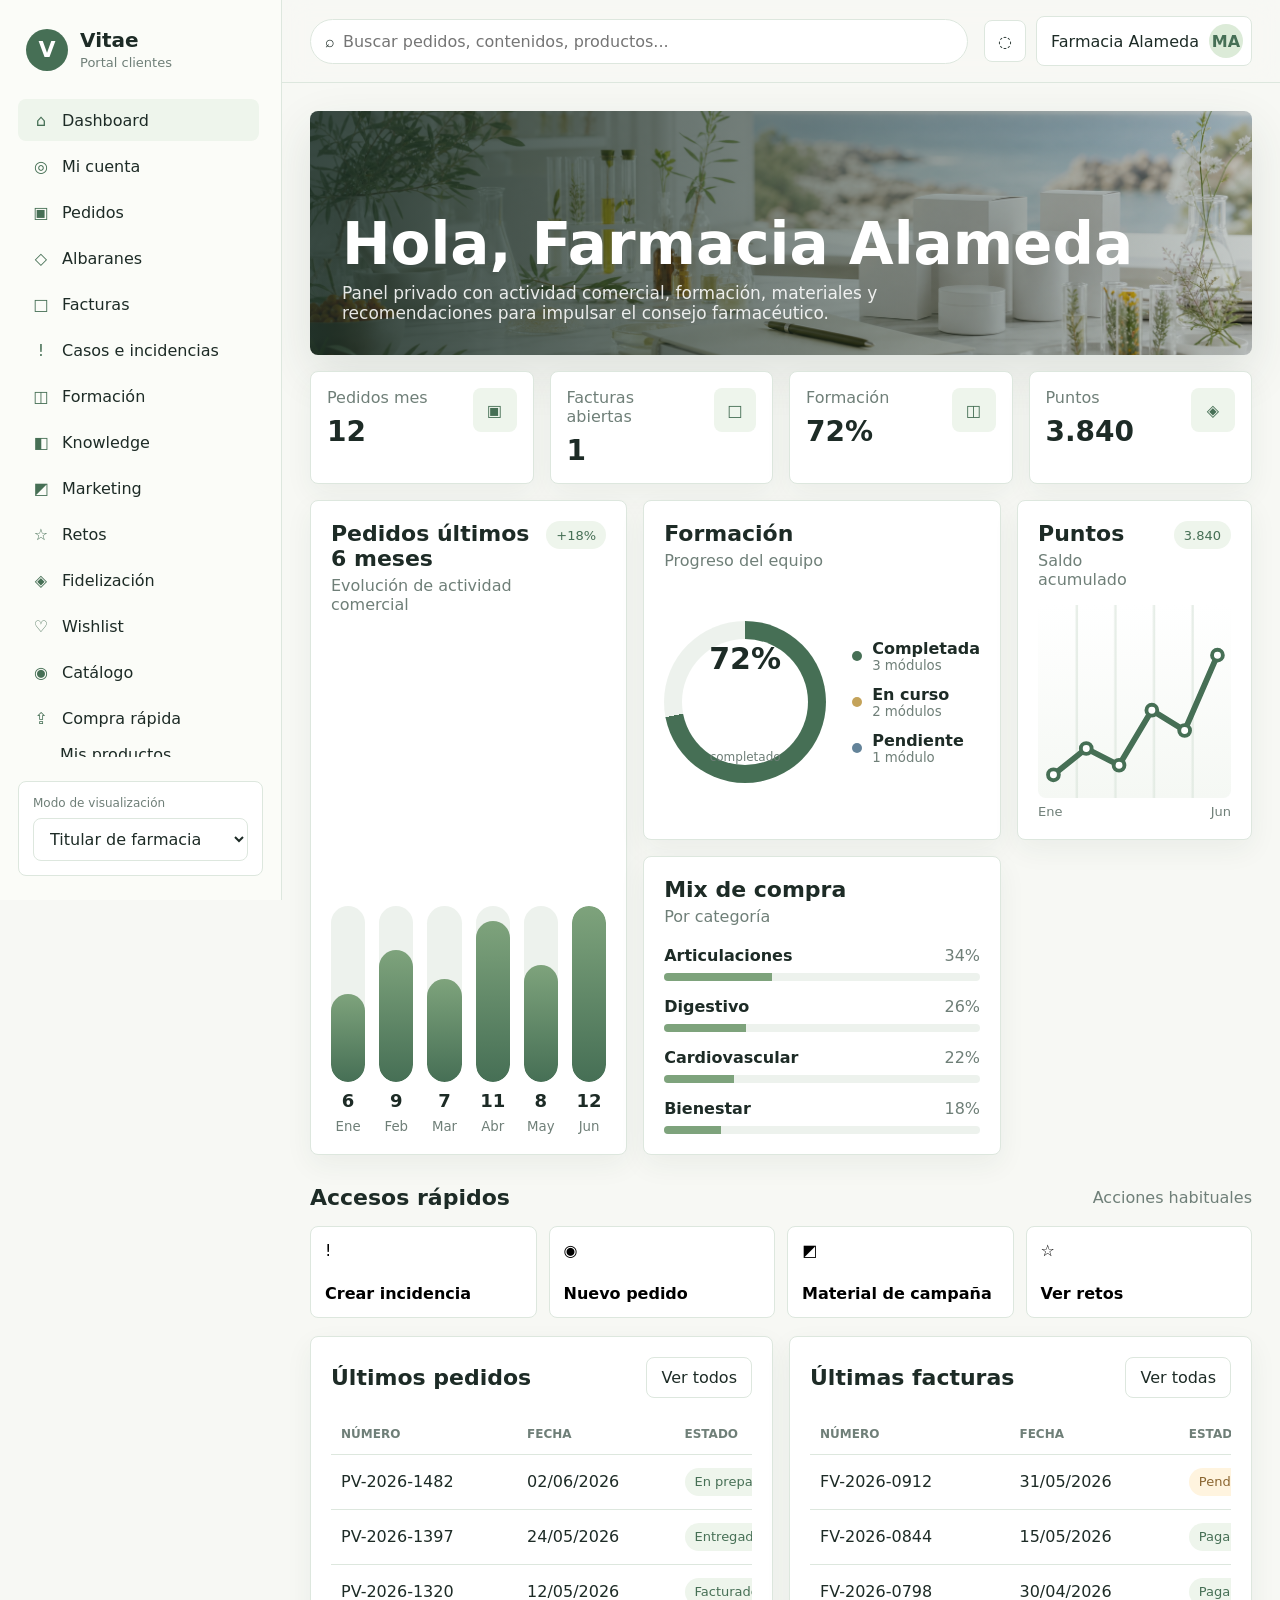
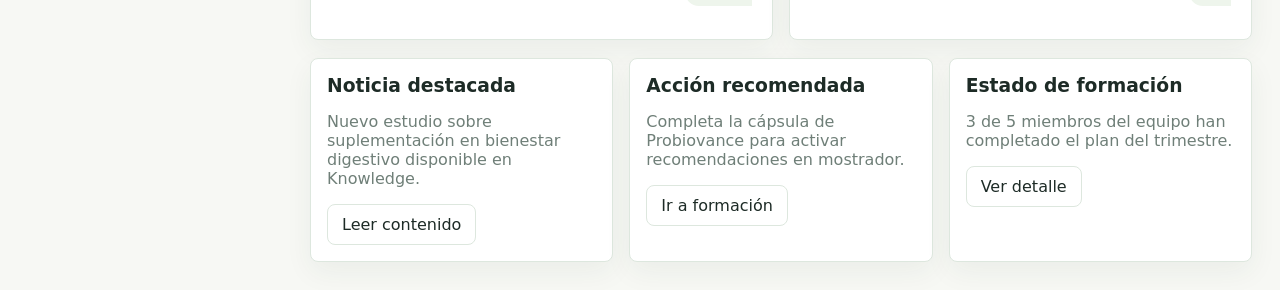
==== index.html @ cf7e6031 "Initial commit" ====
<!doctype html>
<html lang="es">
  <head>
    <meta charset="utf-8" />
    <meta name="viewport" content="width=device-width, initial-scale=1" />
    <title>Portal Vitae Clientes</title>
    <link rel="icon" href="data:image/svg+xml,%3Csvg xmlns='http://www.w3.org/2000/svg' viewBox='0 0 64 64'%3E%3Ccircle cx='32' cy='32' r='32' fill='%23466f55'/%3E%3Ctext x='32' y='42' text-anchor='middle' font-family='Arial' font-size='34' font-weight='700' fill='white'%3EV%3C/text%3E%3C/svg%3E" />
    <link rel="stylesheet" href="styles.css" />
  </head>
  <body>
    <div class="app-shell">
      <aside class="sidebar">
        <div class="brand">
          <div class="brand-mark">V</div>
          <div>
            <strong>Vitae</strong>
            <span>Portal clientes</span>
          </div>
        </div>
        <nav id="mainNav" class="main-nav" aria-label="Navegación principal"></nav>
        <div class="role-panel">
          <label for="roleSelect">Modo de visualización</label>
          <select id="roleSelect"></select>
        </div>
      </aside>

      <main class="main">
        <header class="topbar">
          <button id="menuToggle" class="icon-btn mobile-only" aria-label="Abrir menú">☰</button>
          <div class="search">
            <span>⌕</span>
            <input id="globalSearch" type="search" placeholder="Buscar pedidos, contenidos, productos..." />
          </div>
          <div class="top-actions">
            <button class="icon-btn" title="Notificaciones">◌</button>
            <button class="profile-btn">
              <span>Farmacia Alameda</span>
              <strong>MA</strong>
            </button>
          </div>
        </header>

        <section id="view" class="view" aria-live="polite"></section>
      </main>
    </div>

    <div id="modal" class="modal" aria-hidden="true"></div>
    <script src="app.js"></script>
  </body>
</html>
---- styles.css ----
:root {
  --bg: #f7f8f4;
  --surface: #ffffff;
  --surface-soft: #eef5ec;
  --ink: #1d2b26;
  --muted: #6f7f78;
  --line: #dde7de;
  --sage: #7ea37c;
  --sage-dark: #466f55;
  --mint: #dcebd8;
  --gold: #c4a35a;
  --rose: #b66f68;
  --blue: #638399;
  --shadow: 0 18px 48px rgba(40, 68, 54, 0.12);
  font-family: Inter, ui-sans-serif, system-ui, -apple-system, BlinkMacSystemFont, "Segoe UI", sans-serif;
}

* { box-sizing: border-box; }
body {
  margin: 0;
  background: var(--bg);
  color: var(--ink);
}
button, input, select, textarea { font: inherit; }
button { cursor: pointer; }
.app-shell {
  min-height: 100vh;
  display: grid;
  grid-template-columns: 282px minmax(0, 1fr);
}
.sidebar {
  position: sticky;
  top: 0;
  height: 100vh;
  padding: 24px 18px;
  background: #fbfcf8;
  border-right: 1px solid var(--line);
  display: flex;
  flex-direction: column;
  gap: 24px;
  z-index: 10;
}
.brand {
  display: flex;
  align-items: center;
  gap: 12px;
  padding: 4px 8px;
}
.brand-mark {
  width: 42px;
  height: 42px;
  border-radius: 50%;
  background: var(--sage-dark);
  color: #fff;
  display: grid;
  place-items: center;
  font-weight: 700;
  font-size: 22px;
}
.brand span, .role-panel label, .muted { color: var(--muted); }
.brand strong { display: block; font-size: 20px; }
.brand span { font-size: 13px; }
.main-nav {
  display: grid;
  gap: 4px;
  overflow: auto;
  padding-right: 4px;
}
.nav-btn {
  display: flex;
  align-items: center;
  gap: 10px;
  width: 100%;
  min-height: 42px;
  border: 0;
  border-radius: 8px;
  background: transparent;
  color: var(--ink);
  padding: 10px 12px;
  text-align: left;
}
.nav-btn span:first-child { width: 22px; text-align: center; color: var(--sage-dark); }
.nav-btn.active, .nav-btn:hover { background: var(--surface-soft); }
.role-panel {
  margin-top: auto;
  padding: 14px;
  border: 1px solid var(--line);
  border-radius: 8px;
  background: var(--surface);
}
.role-panel label { display: block; font-size: 12px; margin-bottom: 8px; }
select, input, textarea {
  width: 100%;
  border: 1px solid var(--line);
  background: #fff;
  color: var(--ink);
  border-radius: 8px;
  padding: 10px 12px;
}
textarea { min-height: 112px; resize: vertical; }
.main { min-width: 0; }
.topbar {
  position: sticky;
  top: 0;
  z-index: 8;
  min-height: 72px;
  display: flex;
  align-items: center;
  gap: 16px;
  padding: 16px 28px;
  border-bottom: 1px solid var(--line);
  background: rgba(247, 248, 244, 0.88);
  backdrop-filter: blur(14px);
}
.search {
  flex: 1;
  display: flex;
  align-items: center;
  gap: 8px;
  max-width: 720px;
  background: var(--surface);
  border: 1px solid var(--line);
  border-radius: 999px;
  padding: 0 14px;
}
.search input { border: 0; padding: 12px 0; background: transparent; }
.search input:focus { outline: 0; }
.top-actions { margin-left: auto; display: flex; align-items: center; gap: 10px; }
.icon-btn, .profile-btn, .primary, .secondary, .ghost, .chip {
  border: 1px solid var(--line);
  border-radius: 8px;
  background: var(--surface);
  color: var(--ink);
}
.icon-btn { width: 42px; height: 42px; }
.profile-btn { display: flex; align-items: center; gap: 10px; padding: 7px 8px 7px 14px; }
.profile-btn strong {
  width: 34px;
  height: 34px;
  border-radius: 50%;
  background: var(--mint);
  display: grid;
  place-items: center;
  color: var(--sage-dark);
}
.view { padding: 28px; }
.hero {
  min-height: 244px;
  border-radius: 8px;
  overflow: hidden;
  background-image: linear-gradient(90deg, rgba(22,42,34,.84), rgba(22,42,34,.24)), url("assets/portal-wellness-banner.png");
  background-size: cover;
  background-position: center;
  color: #fff;
  display: flex;
  align-items: end;
  padding: 32px;
  box-shadow: var(--shadow);
}
.hero h1 { margin: 0 0 10px; font-size: clamp(32px, 5vw, 58px); line-height: 1; letter-spacing: 0; }
.hero p { margin: 0; max-width: 620px; color: rgba(255,255,255,.88); font-size: 17px; }
.section-head {
  display: flex;
  justify-content: space-between;
  align-items: center;
  gap: 16px;
  margin: 30px 0 16px;
}
.section-head h2, .panel h2, .modal-card h2 { margin: 0; font-size: 22px; }
.grid { display: grid; gap: 16px; }
.grid.cols-2 { grid-template-columns: repeat(2, minmax(0, 1fr)); }
.grid.cols-3 { grid-template-columns: repeat(3, minmax(0, 1fr)); }
.grid.cols-4 { grid-template-columns: repeat(4, minmax(0, 1fr)); }
.panel, .card {
  background: var(--surface);
  border: 1px solid var(--line);
  border-radius: 8px;
  box-shadow: 0 10px 28px rgba(38, 64, 52, .06);
}
.panel { padding: 20px; }
.card { padding: 16px; }
.metric {
  display: flex;
  justify-content: space-between;
  align-items: flex-start;
  gap: 16px;
}
.metric strong { display: block; font-size: 28px; margin-top: 8px; }
.metric .icon {
  width: 44px;
  height: 44px;
  border-radius: 8px;
  display: grid;
  place-items: center;
  background: var(--surface-soft);
  color: var(--sage-dark);
}
.dashboard-analytics {
  display: grid;
  grid-template-columns: 1.35fr 1fr 1fr;
  gap: 16px;
  margin-top: 16px;
}
.chart-panel {
  min-height: 286px;
  display: flex;
  flex-direction: column;
}
.wide-chart { grid-row: span 2; }
.chart-head {
  display: flex;
  align-items: flex-start;
  justify-content: space-between;
  gap: 12px;
  margin-bottom: 16px;
}
.chart-head h2 { margin: 0 0 5px; }
.chart-head p { margin: 0; }
.bar-chart {
  flex: 1;
  display: grid;
  grid-template-columns: repeat(6, minmax(0, 1fr));
  gap: 14px;
  align-items: end;
  padding-top: 12px;
}
.bar-item {
  min-width: 0;
  display: grid;
  grid-template-rows: 1fr auto auto;
  gap: 8px;
  text-align: center;
}
.bar-track {
  height: 176px;
  border-radius: 999px;
  background: #edf2ed;
  display: flex;
  align-items: end;
  overflow: hidden;
}
.bar-track span {
  width: 100%;
  min-height: 16px;
  border-radius: 999px;
  background: linear-gradient(180deg, var(--sage), var(--sage-dark));
}
.bar-item strong { font-size: 18px; }
.bar-item small, .legend-item small, .spark-labels, .rank-row span { color: var(--muted); }
.donut-wrap {
  flex: 1;
  display: grid;
  grid-template-columns: 170px 1fr;
  align-items: center;
  gap: 18px;
}
.donut {
  width: 162px;
  aspect-ratio: 1;
  border-radius: 50%;
  background: conic-gradient(var(--sage-dark) calc(var(--value) * 1%), #edf2ed 0);
  display: grid;
  place-items: center;
  position: relative;
}
.donut::before {
  content: "";
  position: absolute;
  inset: 18px;
  border-radius: 50%;
  background: var(--surface);
}
.donut strong, .donut span { position: relative; z-index: 1; }
.donut strong { font-size: 30px; }
.donut span {
  display: block;
  margin-top: 34px;
  color: var(--muted);
  font-size: 12px;
}
.legend-list { display: grid; gap: 12px; }
.legend-item { display: flex; align-items: center; gap: 10px; }
.legend-item > span {
  width: 10px;
  height: 10px;
  border-radius: 50%;
}
.legend-item strong, .legend-item small { display: block; }
.line-chart {
  flex: 1;
  width: 100%;
  min-height: 160px;
  border-radius: 8px;
  background:
    linear-gradient(to right, transparent 0 19%, rgba(221,231,222,.7) 20% 20.5%, transparent 21% 39%, rgba(221,231,222,.7) 40% 40.5%, transparent 41% 59%, rgba(221,231,222,.7) 60% 60.5%, transparent 61% 79%, rgba(221,231,222,.7) 80% 80.5%, transparent 81%),
    linear-gradient(to top, #f5f8f4, #fff);
}
.spark-labels {
  display: flex;
  justify-content: space-between;
  margin-top: 6px;
  font-size: 13px;
}
.rank-chart {
  display: grid;
  gap: 16px;
  margin-top: 4px;
}
.rank-row {
  display: grid;
  gap: 8px;
}
.rank-row > div:first-child {
  display: flex;
  justify-content: space-between;
  gap: 12px;
}
.table-wrap { overflow-x: auto; }
table { width: 100%; border-collapse: collapse; min-width: 680px; }
th, td { padding: 13px 10px; border-bottom: 1px solid var(--line); text-align: left; }
th { color: var(--muted); font-size: 12px; font-weight: 600; text-transform: uppercase; }
tr:last-child td { border-bottom: 0; }
.status {
  display: inline-flex;
  align-items: center;
  gap: 6px;
  min-height: 28px;
  padding: 5px 10px;
  border-radius: 999px;
  background: var(--surface-soft);
  color: var(--sage-dark);
  font-size: 13px;
  white-space: nowrap;
}
.status.warn { background: #fff4df; color: #8a6530; }
.status.danger { background: #fae8e4; color: #9c5149; }
.status.info { background: #e7f0f4; color: #436f85; }
.primary {
  background: var(--sage-dark);
  color: #fff;
  border-color: var(--sage-dark);
  padding: 10px 14px;
}
.secondary, .ghost { padding: 10px 14px; }
.ghost { background: transparent; }
.actions { display: flex; align-items: center; flex-wrap: wrap; gap: 8px; }
.quick-grid { display: grid; grid-template-columns: repeat(4, minmax(0, 1fr)); gap: 12px; }
.quick {
  min-height: 92px;
  display: flex;
  flex-direction: column;
  justify-content: space-between;
  align-items: flex-start;
  border: 1px solid var(--line);
  border-radius: 8px;
  background: var(--surface);
  padding: 14px;
}
.filters { display: flex; gap: 10px; flex-wrap: wrap; margin-bottom: 16px; }
.chip { width: auto; padding: 8px 12px; color: var(--muted); }
.chip.active { background: var(--sage-dark); color: #fff; border-color: var(--sage-dark); }
.form-grid { display: grid; grid-template-columns: repeat(2, minmax(0, 1fr)); gap: 14px; }
.form-grid .wide { grid-column: 1 / -1; }
.signup-form label span:first-child {
  display: block;
  margin-bottom: 6px;
  color: var(--muted);
  font-size: 13px;
}
.check-field {
  display: flex;
  align-items: flex-start;
  gap: 10px;
  color: var(--ink);
}
.check-field input {
  width: auto;
  margin-top: 3px;
  flex: 0 0 auto;
}
.check-field span { margin: 0; }
.unsubscribe-box { display: grid; gap: 10px; }
.resource-card {
  overflow: hidden;
  padding: 0;
}
.resource-thumb {
  height: 134px;
  background: linear-gradient(135deg, var(--mint), #fff 48%, #e8d8b7);
  display: flex;
  align-items: end;
  padding: 14px;
}
.resource-thumb strong { font-size: 38px; color: rgba(70,111,85,.52); }
.resource-body { padding: 16px; }
.resource-body h3, .card h3 { margin: 0 0 8px; }
.challenge-summary {
  display: grid;
  grid-template-columns: repeat(3, minmax(0, 1fr));
  gap: 16px;
  margin-bottom: 16px;
}
.challenge-card .actions { margin-top: 14px; }
.challenge-thumb {
  min-height: 146px;
  justify-content: space-between;
  background:
    radial-gradient(circle at 76% 24%, rgba(196, 163, 90, .28), transparent 26%),
    linear-gradient(135deg, #edf5ea, #ffffff 48%, #e8d8b7);
}
.challenge-thumb span {
  max-width: 132px;
  color: var(--sage-dark);
  font-size: 13px;
  font-weight: 700;
  text-align: right;
}
.challenge-progress { margin-top: 12px; }
.challenge-detail { padding: 0 22px 24px; }
.challenge-detail-hero {
  display: grid;
  grid-template-columns: minmax(0, 1fr) 270px;
  gap: 18px;
  margin-bottom: 18px;
  padding: 28px;
  border: 1px solid var(--line);
  border-radius: 8px;
  background:
    radial-gradient(circle at 82% 20%, rgba(196, 163, 90, .24), transparent 24%),
    linear-gradient(135deg, #eef6ec, #ffffff 54%, #e7f0e4);
}
.challenge-detail-hero h2 {
  margin: 16px 0 12px;
  font-size: clamp(34px, 4vw, 54px);
  line-height: 1;
}
.challenge-detail-hero p {
  max-width: 760px;
  margin: 0;
  color: var(--muted);
  font-size: 17px;
}
.challenge-prize {
  min-height: 220px;
  padding: 20px;
  border: 1px solid var(--line);
  border-radius: 8px;
  background: var(--surface);
  display: flex;
  flex-direction: column;
  justify-content: center;
  gap: 10px;
  box-shadow: 0 18px 34px rgba(38, 64, 52, .09);
}
.challenge-prize span, .challenge-prize small { color: var(--muted); }
.challenge-prize strong {
  color: var(--sage-dark);
  font-size: 34px;
  line-height: 1;
}
.challenge-progress-block {
  margin-bottom: 14px;
  padding: 18px;
  border: 1px solid var(--line);
  border-radius: 8px;
  background: var(--surface);
}
.step-list {
  margin: 0;
  padding-left: 0;
  list-style: none;
  display: grid;
  gap: 10px;
  counter-reset: steps;
}
.step-list li {
  counter-increment: steps;
  display: flex;
  align-items: center;
  gap: 10px;
  color: var(--muted);
}
.step-list li::before {
  content: counter(steps);
  width: 28px;
  height: 28px;
  border-radius: 50%;
  display: grid;
  place-items: center;
  flex: 0 0 auto;
  background: var(--surface-soft);
  color: var(--sage-dark);
  font-weight: 700;
}
.step-list li.done {
  color: var(--ink);
  font-weight: 600;
}
.step-list li.done::before {
  content: "✓";
  background: var(--sage-dark);
  color: #fff;
}
.email-confirmation {
  padding: 0 22px 24px;
}
.email-meta-panel {
  display: grid;
  grid-template-columns: minmax(0, 1fr) 340px;
  gap: 18px;
  margin-bottom: 18px;
  padding: 26px;
  border: 1px solid var(--line);
  border-radius: 8px;
  background:
    radial-gradient(circle at 82% 18%, rgba(196, 163, 90, .22), transparent 24%),
    linear-gradient(135deg, #eef6ec, #ffffff 54%, #e7f0f4);
}
.email-meta-panel h2 {
  max-width: 720px;
  margin: 14px 0 10px;
  font-size: clamp(32px, 4vw, 52px);
  line-height: 1;
}
.email-routing {
  padding: 16px;
  border: 1px solid var(--line);
  border-radius: 8px;
  background: var(--surface);
  box-shadow: 0 18px 34px rgba(38, 64, 52, .08);
}
.email-routing p { overflow-wrap: anywhere; }
.email-preview {
  max-width: 760px;
  margin: 0 auto;
  overflow: hidden;
  border: 1px solid #d7e1d7;
  border-radius: 8px;
  background: #ffffff;
  box-shadow: 0 18px 42px rgba(38, 64, 52, .12);
}
.email-preheader {
  padding: 10px 18px;
  background: #f4f8f1;
  color: #6f7f78;
  font-size: 12px;
}
.email-hero {
  min-height: 230px;
  padding: 30px;
  display: grid;
  grid-template-columns: minmax(0, 1fr) 180px;
  gap: 18px;
  align-items: end;
  background:
    radial-gradient(circle at 78% 22%, rgba(196, 163, 90, .32), transparent 26%),
    linear-gradient(135deg, #294437, #466f55 58%, #7ea37c);
  color: #ffffff;
}
.email-hero span {
  display: block;
  margin-bottom: 14px;
  font-size: 12px;
  font-weight: 700;
  letter-spacing: .08em;
}
.email-hero h3 {
  max-width: 520px;
  margin: 0 0 12px;
  font-size: 42px;
  line-height: 1;
}
.email-hero p {
  max-width: 560px;
  margin: 0;
  color: rgba(255,255,255,.86);
}
.email-hero strong {
  min-height: 148px;
  padding: 18px;
  border-radius: 8px;
  display: grid;
  place-items: center;
  background: rgba(255,255,255,.14);
  border: 1px solid rgba(255,255,255,.28);
  color: #fff;
  font-size: 28px;
  text-align: center;
}
.email-body {
  padding: 28px 30px 30px;
}
.email-body p {
  margin: 0 0 14px;
  color: #34463e;
  line-height: 1.55;
}
.email-info-grid {
  display: grid;
  grid-template-columns: repeat(2, minmax(0, 1fr));
  gap: 10px;
  margin: 22px 0;
}
.email-info-grid div {
  min-height: 88px;
  padding: 14px;
  border: 1px solid #e0e8df;
  border-radius: 8px;
  background: #f8faf6;
}
.email-info-grid span {
  display: block;
  margin-bottom: 8px;
  color: #6f7f78;
  font-size: 12px;
}
.email-info-grid strong {
  color: #294437;
  overflow-wrap: anywhere;
}
.email-body h4 {
  margin: 20px 0 10px;
  font-size: 19px;
}
.email-body ol {
  margin: 0 0 20px;
  padding-left: 22px;
  color: #34463e;
  line-height: 1.7;
}
.email-callout {
  display: grid;
  gap: 6px;
  margin: 22px 0;
  padding: 16px;
  border-radius: 8px;
  background: #eef5ec;
  color: #466f55;
}
.email-cta {
  display: inline-flex;
  align-items: center;
  justify-content: center;
  min-height: 44px;
  padding: 12px 18px;
  border-radius: 8px;
  background: #466f55;
  color: #ffffff;
  text-decoration: none;
  font-weight: 700;
}
.email-footer {
  padding: 16px 30px;
  border-top: 1px solid #e0e8df;
  background: #fbfcf8;
  color: #6f7f78;
  font-size: 12px;
}
.email-actions {
  max-width: 760px;
  margin: 18px auto 0;
}
.product-card {
  display: grid;
  grid-template-rows: 132px auto;
  padding: 0;
  overflow: hidden;
}
.product-card.just-added {
  border-color: var(--sage-dark);
  box-shadow: 0 0 0 3px rgba(70, 111, 85, .14), 0 18px 40px rgba(38, 64, 52, .14);
}
.product-card.just-added .product-art {
  background:
    radial-gradient(circle at 32% 30%, rgba(196,163,90,.34), transparent 30%),
    linear-gradient(135deg, #dcebd8, #ffffff 50%, #cfe0cb);
}
.product-art {
  background:
    radial-gradient(circle at 32% 30%, rgba(196,163,90,.24), transparent 30%),
    linear-gradient(135deg, #eff6ed, #ffffff 50%, #d8e7d4);
  display: grid;
  place-items: center;
}
.product-box {
  width: 74px;
  height: 96px;
  border-radius: 6px;
  background: #fff;
  border: 1px solid #d9dfd8;
  box-shadow: 0 16px 24px rgba(44,72,58,.16);
  display: grid;
  place-items: center;
  color: var(--sage-dark);
  font-weight: 700;
}
.cart-dock {
  position: sticky;
  bottom: 18px;
  margin-top: 22px;
  padding: 14px 18px;
  display: flex;
  justify-content: space-between;
  align-items: center;
  gap: 14px;
  background: #1f3329;
  color: #fff;
  border-radius: 8px;
  box-shadow: var(--shadow);
}
.cart-dock small {
  display: block;
  margin-top: 4px;
  color: rgba(255,255,255,.76);
}
.cart-dock.cart-updated {
  background: #294437;
  box-shadow: 0 0 0 4px rgba(126, 163, 124, .2), var(--shadow);
}
.cart-feedback {
  margin-bottom: 16px;
  padding: 14px 16px;
  border: 1px solid rgba(70, 111, 85, .28);
  border-radius: 8px;
  background: #eef5ec;
  color: var(--sage-dark);
  display: grid;
  grid-template-columns: minmax(0, 1fr) auto;
  gap: 8px 14px;
  align-items: center;
}
.cart-feedback span {
  color: var(--muted);
}
.cart-feedback button {
  grid-row: 1 / span 2;
  grid-column: 2;
}
.shop-entry {
  max-width: 760px;
  display: grid;
  gap: 12px;
}
.shop-shell {
  min-height: 100vh;
  background: var(--bg);
}
.shop-header {
  position: sticky;
  top: 0;
  z-index: 12;
  min-height: 78px;
  padding: 14px 28px;
  display: grid;
  grid-template-columns: minmax(220px, auto) minmax(0, 1fr) auto;
  align-items: center;
  gap: 18px;
  border-bottom: 1px solid var(--line);
  background: rgba(251, 252, 248, .92);
  backdrop-filter: blur(14px);
}
.shop-brand {
  display: flex;
  align-items: center;
  gap: 12px;
}
.shop-brand strong { display: block; font-size: 19px; }
.shop-brand span { color: var(--muted); font-size: 13px; }
.shop-tabs {
  display: flex;
  justify-content: center;
  gap: 8px;
  flex-wrap: wrap;
}
.shop-main {
  padding: 28px;
}
.shop-hero {
  min-height: 280px;
  margin-bottom: 18px;
  padding: 30px;
  border: 1px solid var(--line);
  border-radius: 8px;
  background:
    radial-gradient(circle at 78% 28%, rgba(196, 163, 90, .28), transparent 24%),
    linear-gradient(135deg, #edf5ea, #fff 54%, #e7f0f4);
  display: grid;
  grid-template-columns: minmax(0, 1fr) 280px;
  gap: 18px;
  align-items: end;
}
.shop-hero h1 {
  max-width: 780px;
  margin: 16px 0 12px;
  font-size: clamp(38px, 5vw, 68px);
  line-height: .98;
}
.shop-hero p {
  max-width: 640px;
  margin: 0;
  color: var(--muted);
  font-size: 17px;
}
.shop-summary {
  padding: 18px;
  border: 1px solid var(--line);
  border-radius: 8px;
  background: var(--surface);
  box-shadow: 0 18px 34px rgba(38, 64, 52, .08);
}
.category-strip {
  display: flex;
  flex-wrap: wrap;
  gap: 8px;
  margin-bottom: 16px;
}
.buy-row {
  display: grid;
  grid-template-columns: auto minmax(92px, 118px) auto;
  align-items: end;
  gap: 8px;
}
.buy-row label {
  display: grid;
  gap: 4px;
  color: var(--muted);
  font-size: 12px;
}
.buy-row input {
  min-width: 0;
  padding: 9px 10px;
}
.buy-row.compact {
  grid-template-columns: 86px auto;
  align-items: center;
}
.quick-upload {
  display: grid;
  grid-template-columns: minmax(0, 1fr) auto;
  gap: 12px;
  align-items: center;
  margin: 16px 0;
}
.csv-sample {
  display: grid;
  gap: 10px;
  max-width: 420px;
  padding: 14px;
  border: 1px solid var(--line);
  border-radius: 8px;
  background: var(--surface-soft);
}
.csv-sample code {
  display: block;
  color: var(--sage-dark);
  line-height: 1.6;
}
.quick-sku-grid {
  display: grid;
  grid-template-columns: repeat(3, minmax(0, 1fr));
  gap: 8px;
  margin-top: 14px;
}
.quick-sku-grid div {
  min-height: 58px;
  padding: 10px 12px;
  border: 1px solid var(--line);
  border-radius: 8px;
  background: #fff;
  display: grid;
  gap: 3px;
}
.quick-sku-grid strong {
  color: var(--sage-dark);
}
.quick-sku-grid span {
  color: var(--muted);
  font-size: 13px;
}
.checkout-page,
.confirmation-page {
  min-height: calc(100vh - 134px);
}
.checkout-page {
  max-width: 1180px;
  margin: 0 auto;
}
.checkout-steps {
  display: grid;
  grid-template-columns: repeat(4, minmax(0, 1fr));
  gap: 8px;
  margin-bottom: 16px;
}
.checkout-steps button {
  min-height: 36px;
  display: grid;
  place-items: center;
  border: 1px solid var(--line);
  border-radius: 8px;
  color: var(--muted);
  background: var(--surface);
}
.checkout-steps button.active {
  background: var(--sage-dark);
  border-color: var(--sage-dark);
  color: #fff;
}
.checkout-body,
.checkout-panel {
  min-height: 420px;
}
.checkout-panel {
  padding: 22px;
  border: 1px solid var(--line);
  border-radius: 8px;
  background: var(--surface);
  box-shadow: 0 12px 30px rgba(38, 64, 52, .07);
}
.checkout-panel h3 {
  margin: 0 0 14px;
  font-size: 24px;
}
.checkout-options {
  display: grid;
  gap: 10px;
  margin: 16px 0;
}
.checkout-option {
  display: grid;
  grid-template-columns: auto minmax(0, 1fr);
  gap: 12px;
  align-items: start;
  padding: 14px;
  border: 1px solid var(--line);
  border-radius: 8px;
  background: #fff;
}
.checkout-option input {
  width: auto;
  margin-top: 3px;
}
.checkout-option span {
  display: grid;
  gap: 4px;
}
.checkout-option small {
  color: var(--muted);
}
.checkout-summary {
  display: grid;
  grid-template-columns: repeat(3, minmax(0, 1fr));
  gap: 12px;
  margin-top: 16px;
}
.checkout-summary p {
  margin: 0;
  padding: 14px;
  border: 1px solid var(--line);
  border-radius: 8px;
  background: var(--surface-soft);
}
.confirmation-hero {
  min-height: 330px;
  margin-bottom: 18px;
  padding: 32px;
  border: 1px solid var(--line);
  border-radius: 8px;
  background:
    radial-gradient(circle at 78% 28%, rgba(196, 163, 90, .28), transparent 24%),
    linear-gradient(135deg, #edf5ea, #fff 54%, #e7f0f4);
  display: flex;
  flex-direction: column;
  justify-content: flex-end;
}
.confirmation-hero h1 {
  margin: 16px 0 12px;
  font-size: clamp(42px, 6vw, 76px);
  line-height: .98;
}
.confirmation-hero p {
  max-width: 720px;
  margin: 0;
  color: var(--muted);
  font-size: 17px;
}
.confirmation-email {
  max-width: 960px;
  margin-top: 18px;
}
.timeline { display: grid; gap: 12px; }
.timeline-item { display: grid; grid-template-columns: 92px 1fr auto; gap: 12px; align-items: center; }
.progress {
  height: 8px;
  background: #edf2ed;
  border-radius: 999px;
  overflow: hidden;
}
.progress span { display: block; height: 100%; background: var(--sage); }
.modal {
  position: fixed;
  inset: 0;
  display: none;
  place-items: center;
  padding: 20px;
  background: rgba(18, 31, 25, .46);
  z-index: 30;
}
.modal.open { display: grid; }
.modal-card {
  width: min(760px, 100%);
  max-height: min(86vh, 760px);
  overflow: auto;
  background: var(--surface);
  border-radius: 8px;
  padding: 22px;
  box-shadow: var(--shadow);
}
.modal-head { display: flex; align-items: center; justify-content: space-between; gap: 16px; margin-bottom: 18px; }
.wide-modal { width: min(1120px, 100%); }
.product-sheet-modal {
  padding: 0;
  background: #fbfcf8;
}
.product-sheet-modal .modal-head {
  position: sticky;
  top: 0;
  z-index: 2;
  margin: 0;
  padding: 14px 16px;
  background: rgba(251, 252, 248, .86);
  backdrop-filter: blur(12px);
}
.product-sheet { padding: 0 22px 24px; }
.sheet-hero {
  display: grid;
  grid-template-columns: minmax(0, 1.25fr) minmax(280px, .75fr);
  gap: 24px;
  align-items: stretch;
  min-height: 330px;
  margin-bottom: 18px;
  border: 1px solid var(--line);
  border-radius: 8px;
  overflow: hidden;
  background:
    radial-gradient(circle at 78% 22%, rgba(196, 163, 90, .23), transparent 24%),
    linear-gradient(135deg, #edf5ea 0%, #ffffff 48%, #e4efe1 100%);
}
.sheet-copy {
  padding: 34px;
  display: flex;
  flex-direction: column;
  justify-content: center;
}
.sheet-copy h2 {
  margin: 16px 0 12px;
  font-size: clamp(36px, 5vw, 64px);
  line-height: .98;
}
.sheet-copy p {
  max-width: 650px;
  margin: 0;
  color: var(--muted);
  font-size: 17px;
}
.sheet-actions { display: flex; flex-wrap: wrap; gap: 10px; margin-top: 24px; }
.sheet-packshot {
  position: relative;
  min-height: 300px;
  display: grid;
  place-items: center;
  background:
    radial-gradient(circle at 50% 54%, rgba(126, 163, 124, .24), transparent 34%),
    linear-gradient(180deg, rgba(255,255,255,.24), rgba(126,163,124,.1));
}
.pack-card {
  width: 178px;
  height: 236px;
  border-radius: 8px;
  background: linear-gradient(180deg, #fff, #f6f8f2);
  border: 1px solid #d8e1d8;
  box-shadow: 0 30px 54px rgba(39, 66, 53, .2);
  display: flex;
  flex-direction: column;
  justify-content: center;
  align-items: center;
  gap: 9px;
  color: var(--sage-dark);
  transform: rotate(-2deg);
}
.pack-card span { font-size: 12px; letter-spacing: 0; color: var(--muted); }
.pack-card strong { font-size: 31px; }
.pack-card small {
  border-top: 1px solid var(--line);
  padding-top: 10px;
  width: 64%;
  text-align: center;
  color: var(--gold);
  font-weight: 700;
}
.pack-shadow {
  position: absolute;
  bottom: 47px;
  width: 210px;
  height: 24px;
  border-radius: 50%;
  background: rgba(42, 68, 55, .14);
  filter: blur(8px);
}
.sheet-metrics {
  display: grid;
  grid-template-columns: repeat(4, minmax(0, 1fr));
  gap: 12px;
  margin-bottom: 18px;
}
.sheet-metric {
  min-height: 112px;
  padding: 16px;
  border: 1px solid var(--line);
  border-radius: 8px;
  background: var(--surface);
  display: grid;
  align-content: space-between;
  box-shadow: 0 10px 28px rgba(38, 64, 52, .06);
}
.sheet-metric span { color: var(--sage-dark); font-size: 24px; }
.sheet-metric small { color: var(--muted); }
.sheet-metric strong { font-size: 24px; }
.sheet-grid {
  display: grid;
  grid-template-columns: repeat(2, minmax(0, 1fr));
  gap: 14px;
}
.sheet-grid.lower { grid-template-columns: repeat(3, minmax(0, 1fr)); margin-top: 14px; }
.sheet-panel {
  padding: 18px;
  border: 1px solid var(--line);
  border-radius: 8px;
  background: var(--surface);
}
.sheet-panel h3 { margin: 0 0 12px; }
.sheet-panel p { margin: 0; color: var(--muted); }
.check-list {
  margin: 16px 0 0;
  padding: 0;
  list-style: none;
  display: grid;
  gap: 10px;
}
.check-list li {
  position: relative;
  padding-left: 26px;
  color: var(--ink);
}
.check-list li::before {
  content: "✓";
  position: absolute;
  left: 0;
  top: 0;
  color: var(--sage-dark);
  font-weight: 700;
}
.ingredient, .evidence-row {
  display: flex;
  justify-content: space-between;
  gap: 14px;
  padding: 12px 0;
  border-bottom: 1px solid var(--line);
}
.ingredient:last-child, .evidence-row:last-child { border-bottom: 0; }
.ingredient strong { color: var(--sage-dark); }
.evidence-row { align-items: center; }
.evidence-row strong {
  min-width: 70px;
  font-size: 28px;
  color: var(--sage-dark);
}
.evidence-row span { color: var(--muted); }
.callout {
  margin-top: 16px;
  padding: 14px;
  border-radius: 8px;
  background: var(--surface-soft);
  color: var(--sage-dark);
}
.download-list { display: grid; gap: 8px; }
.detail-hero.study .detail-visual,
.detail-hero.articulo .detail-visual { background: linear-gradient(135deg, #e9f1eb, #fff 52%, #e6d9bd); }
.detail-hero.video .detail-visual,
.detail-hero.webinar .detail-visual { background: linear-gradient(135deg, #e7f0f4, #fff 48%, #dcebd8); }
.detail-hero.presentation .detail-visual { background: linear-gradient(135deg, #edf5ea, #fff 46%, #e6d9bd); }
.detail-hero.marketing .detail-visual { background: linear-gradient(135deg, #f1ede1, #fff 48%, #dcebd8); }
.detail-hero.podcast .detail-visual { background: linear-gradient(135deg, #e7f0f4, #fff 48%, #f3e8e5); }
.detail-visual {
  display: grid;
  place-items: center;
  min-height: 300px;
}
.detail-symbol {
  width: 156px;
  height: 156px;
  border-radius: 50%;
  display: grid;
  place-items: center;
  background: rgba(255,255,255,.72);
  border: 1px solid var(--line);
  color: var(--sage-dark);
  font-size: 58px;
  box-shadow: 0 24px 52px rgba(39, 66, 53, .16);
}
.media-stage {
  display: grid;
  grid-template-columns: minmax(0, 1fr) 260px;
  gap: 14px;
  margin-bottom: 18px;
}
.video-frame {
  min-height: 320px;
  border-radius: 8px;
  border: 1px solid var(--line);
  background:
    linear-gradient(rgba(31, 51, 41, .18), rgba(31, 51, 41, .38)),
    radial-gradient(circle at 30% 28%, rgba(196, 163, 90, .34), transparent 26%),
    linear-gradient(135deg, #dcebd8, #ffffff 54%, #e7f0f4);
  display: grid;
  place-items: center;
  position: relative;
  overflow: hidden;
}
.video-frame span {
  position: absolute;
  right: 16px;
  bottom: 14px;
  padding: 6px 10px;
  border-radius: 999px;
  background: rgba(31, 51, 41, .78);
  color: #fff;
}
.play-button {
  width: 82px;
  height: 82px;
  border-radius: 50%;
  display: grid;
  place-items: center;
  background: #fff;
  color: var(--sage-dark);
  font-size: 30px;
  box-shadow: var(--shadow);
}
.media-side { display: grid; gap: 12px; }
.slides-preview {
  display: grid;
  grid-template-columns: repeat(4, minmax(0, 1fr));
  gap: 12px;
  margin-bottom: 18px;
}
.slide-mini {
  aspect-ratio: 4 / 3;
  padding: 14px;
  border: 1px solid var(--line);
  border-radius: 8px;
  background:
    linear-gradient(135deg, rgba(126, 163, 124, .18), transparent 44%),
    #fff;
  display: flex;
  flex-direction: column;
  justify-content: space-between;
  box-shadow: 0 10px 28px rgba(38, 64, 52, .06);
}
.slide-mini strong { color: var(--sage-dark); font-size: 30px; }
.audio-wave {
  height: 118px;
  margin-bottom: 18px;
  border: 1px solid var(--line);
  border-radius: 8px;
  background: var(--surface);
  display: flex;
  align-items: center;
  justify-content: center;
  gap: 10px;
}
.audio-wave span {
  width: 12px;
  border-radius: 999px;
  background: var(--sage);
}
.audio-wave span:nth-child(1) { height: 26px; }
.audio-wave span:nth-child(2) { height: 58px; }
.audio-wave span:nth-child(3) { height: 84px; }
.audio-wave span:nth-child(4) { height: 42px; }
.audio-wave span:nth-child(5) { height: 74px; }
.audio-wave span:nth-child(6) { height: 50px; }
.audio-wave span:nth-child(7) { height: 30px; }
.campaign-gallery {
  display: grid;
  grid-template-columns: repeat(4, minmax(0, 1fr));
  gap: 12px;
  margin-bottom: 18px;
}
.asset-tile {
  min-height: 150px;
  padding: 16px;
  border: 1px solid var(--line);
  border-radius: 8px;
  background:
    radial-gradient(circle at 72% 24%, rgba(196, 163, 90, .28), transparent 28%),
    linear-gradient(135deg, #eef5ec, #fff 54%, #f1ede1);
  display: flex;
  flex-direction: column;
  justify-content: flex-end;
  gap: 6px;
}
.asset-tile strong { font-size: 22px; }
.asset-tile span { color: var(--muted); }
.admin-summary {
  display: grid;
  grid-template-columns: repeat(3, minmax(0, 1fr));
  gap: 16px;
  margin-bottom: 18px;
}
.admin-layout {
  display: grid;
  grid-template-columns: 260px minmax(0, 1fr);
  gap: 18px;
  align-items: start;
}
.admin-tabs {
  position: sticky;
  top: 92px;
  display: grid;
  gap: 8px;
}
.admin-tab {
  width: 100%;
  min-height: 72px;
  border: 1px solid var(--line);
  border-radius: 8px;
  background: var(--surface);
  color: var(--ink);
  padding: 12px;
  display: grid;
  grid-template-columns: 34px 1fr;
  column-gap: 10px;
  text-align: left;
  box-shadow: 0 10px 28px rgba(38, 64, 52, .04);
}
.admin-tab span {
  grid-row: span 2;
  width: 34px;
  height: 34px;
  border-radius: 8px;
  display: grid;
  place-items: center;
  background: var(--surface-soft);
  color: var(--sage-dark);
}
.admin-tab small { color: var(--muted); }
.admin-tab.active, .admin-tab:hover {
  border-color: rgba(70, 111, 85, .42);
  background: #f3f8f0;
}
.admin-workspace {
  min-width: 0;
  display: grid;
  gap: 14px;
}
.admin-head, .admin-tools {
  display: flex;
  align-items: center;
  justify-content: space-between;
  gap: 14px;
}
.admin-head h2 { margin: 0 0 6px; font-size: 26px; }
.admin-head p { margin: 0; }
.admin-tools input { max-width: 520px; }
.admin-notice {
  padding: 12px 14px;
  border: 1px solid #cfe0ce;
  border-radius: 8px;
  background: #eef8ec;
  color: var(--sage-dark);
}
.admin-grid {
  display: grid;
  grid-template-columns: minmax(0, 1.35fr) minmax(320px, .65fr);
  gap: 14px;
  align-items: start;
}
.admin-list { padding: 0; overflow: hidden; }
.admin-table { min-width: 780px; }
.admin-table td, .admin-table th { padding: 14px 16px; }
.admin-create-panel {
  position: sticky;
  top: 92px;
}
.admin-create-panel > p { margin-top: 8px; }
.admin-form {
  display: grid;
  gap: 12px;
  margin-top: 16px;
}
.admin-form label {
  display: grid;
  gap: 6px;
}
.admin-form label span {
  color: var(--muted);
  font-size: 13px;
}
.admin-detail {
  display: grid;
  grid-template-columns: repeat(2, minmax(0, 1fr));
  gap: 8px 18px;
}
.admin-detail .actions { grid-column: 1 / -1; margin-top: 10px; }
.empty-state {
  min-height: 240px;
  display: grid;
  place-items: center;
  text-align: center;
  padding: 28px;
}
.empty-state h3 { margin: 0 0 8px; }
.mobile-only { display: none; }
.locked {
  opacity: .5;
  pointer-events: none;
}
@media (max-width: 1120px) {
  .grid.cols-4 { grid-template-columns: repeat(2, minmax(0, 1fr)); }
  .grid.cols-3 { grid-template-columns: repeat(2, minmax(0, 1fr)); }
  .quick-grid { grid-template-columns: repeat(2, minmax(0, 1fr)); }
  .dashboard-analytics { grid-template-columns: repeat(2, minmax(0, 1fr)); }
  .wide-chart { grid-row: auto; grid-column: 1 / -1; }
}
@media (max-width: 820px) {
  .app-shell { grid-template-columns: 1fr; }
  .sidebar {
    position: fixed;
    transform: translateX(-100%);
    transition: transform .2s ease;
    width: min(310px, 88vw);
  }
  .sidebar.open { transform: translateX(0); }
  .mobile-only { display: inline-grid; }
  .topbar { padding: 12px 14px; }
  .profile-btn span { display: none; }
  .view { padding: 18px 14px 28px; }
  .hero { min-height: 260px; padding: 24px; }
  .grid.cols-2, .grid.cols-3, .grid.cols-4, .form-grid { grid-template-columns: 1fr; }
  .dashboard-analytics, .donut-wrap { grid-template-columns: 1fr; }
  .bar-chart { gap: 8px; }
  .bar-track { height: 140px; }
  .donut { margin: 0 auto; }
  .admin-summary, .admin-layout, .admin-grid, .admin-detail { grid-template-columns: 1fr; }
  .admin-tabs, .admin-create-panel { position: static; }
  .admin-head, .admin-tools { align-items: stretch; flex-direction: column; }
  .admin-tools input { max-width: none; }
  .quick-grid { grid-template-columns: 1fr; }
  .timeline-item { grid-template-columns: 1fr; }
  .product-sheet { padding: 0 14px 18px; }
  .sheet-hero, .sheet-grid, .sheet-grid.lower, .sheet-metrics { grid-template-columns: 1fr; }
  .media-stage, .slides-preview, .campaign-gallery { grid-template-columns: 1fr; }
  .challenge-summary, .challenge-detail-hero, .email-meta-panel, .email-hero, .email-info-grid { grid-template-columns: 1fr; }
  .challenge-detail { padding: 0 14px 18px; }
  .challenge-detail-hero { padding: 20px; }
  .email-confirmation { padding: 0 14px 18px; }
  .email-meta-panel, .email-hero, .email-body { padding: 20px; }
  .email-hero h3 { font-size: 34px; }
  .shop-header { grid-template-columns: 1fr; padding: 14px; }
  .shop-tabs { justify-content: flex-start; }
  .shop-main { padding: 18px 14px 28px; }
  .shop-hero { grid-template-columns: 1fr; padding: 22px; }
  .quick-upload { grid-template-columns: 1fr; }
  .quick-sku-grid { grid-template-columns: 1fr; }
  .buy-row { grid-template-columns: 1fr; align-items: stretch; }
  .buy-row.compact { grid-template-columns: 78px auto; }
  .checkout-steps { grid-template-columns: 1fr 1fr; }
  .sheet-copy { padding: 22px; }
  .sheet-packshot { min-height: 250px; }
  .detail-visual { min-height: 220px; }
}
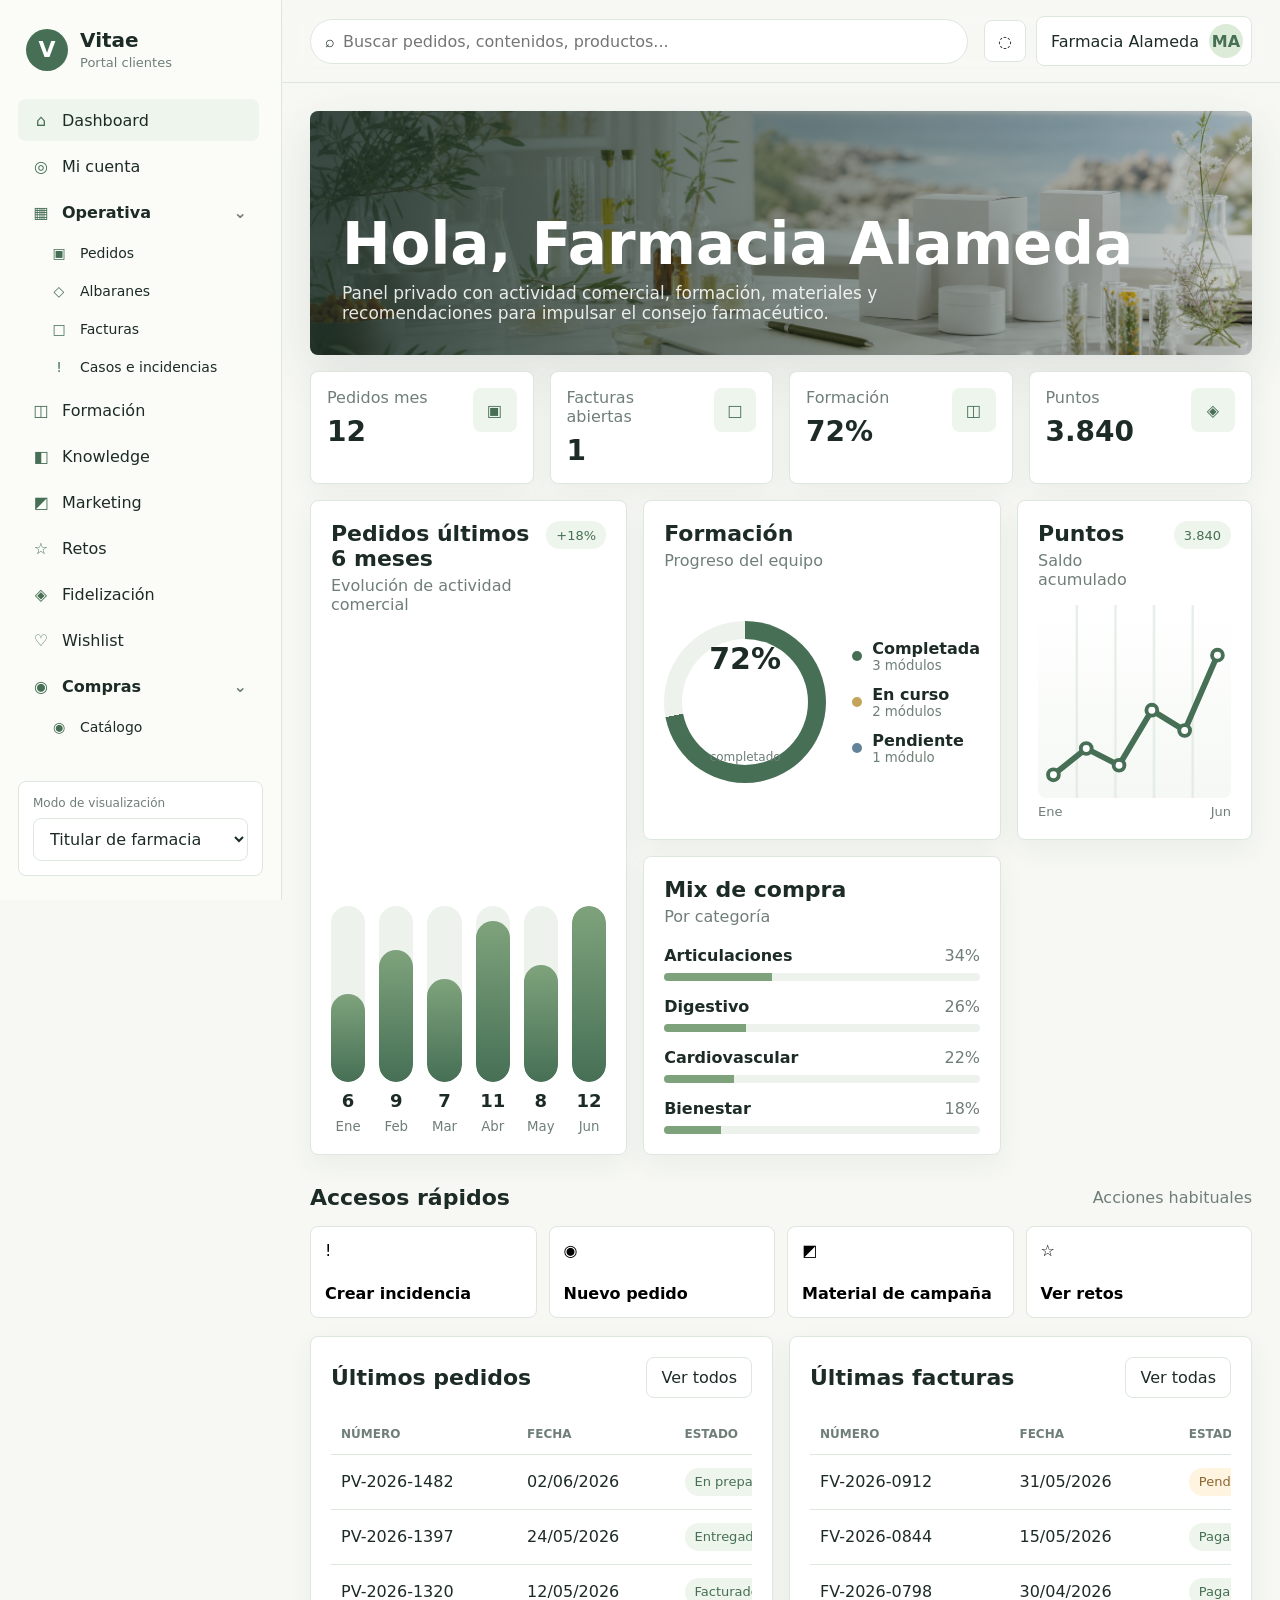
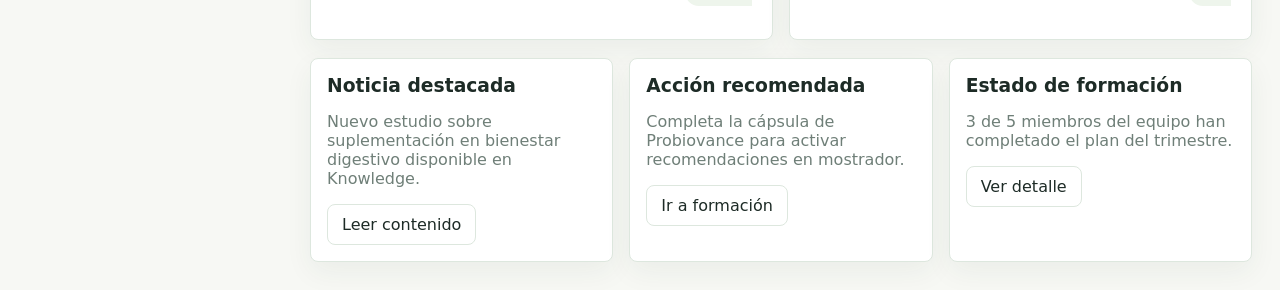
==== commit 4fc8c3d9: "envío de correo" ====
--- a/index.html
+++ b/index.html
@@ -33,7 +33,7 @@
           </div>
           <div class="top-actions">
             <button class="icon-btn" title="Notificaciones">◌</button>
-            <button class="profile-btn">
+            <button id="profileBtn" class="profile-btn" type="button" aria-label="Ir a Mi cuenta">
               <span>Farmacia Alameda</span>
               <strong>MA</strong>
             </button>
--- a/styles.css
+++ b/styles.css
@@ -81,6 +81,44 @@
 }
 .nav-btn span:first-child { width: 22px; text-align: center; color: var(--sage-dark); }
 .nav-btn.active, .nav-btn:hover { background: var(--surface-soft); }
+.nav-group {
+  display: grid;
+  gap: 2px;
+}
+.nav-group-label {
+  display: flex;
+  align-items: center;
+  gap: 10px;
+  width: 100%;
+  min-height: 42px;
+  border: 0;
+  border-radius: 8px;
+  background: transparent;
+  padding: 10px 12px;
+  color: var(--ink);
+  font-weight: 700;
+  text-align: left;
+}
+.nav-group-label span:first-child { width: 22px; text-align: center; color: var(--sage-dark); }
+.nav-group-label:hover, .nav-group.active .nav-group-label { background: var(--surface-soft); }
+.nav-group-toggle {
+  width: auto;
+  margin-left: auto;
+  color: var(--muted);
+  transition: transform 0.18s ease;
+}
+.nav-group.collapsed .nav-group-toggle { transform: rotate(-90deg); }
+.nav-children {
+  display: grid;
+  gap: 2px;
+  padding-left: 18px;
+}
+.nav-children[hidden] { display: none; }
+.nav-btn.child {
+  min-height: 36px;
+  padding: 8px 12px;
+  font-size: 14px;
+}
 .role-panel {
   margin-top: auto;
   padding: 14px;
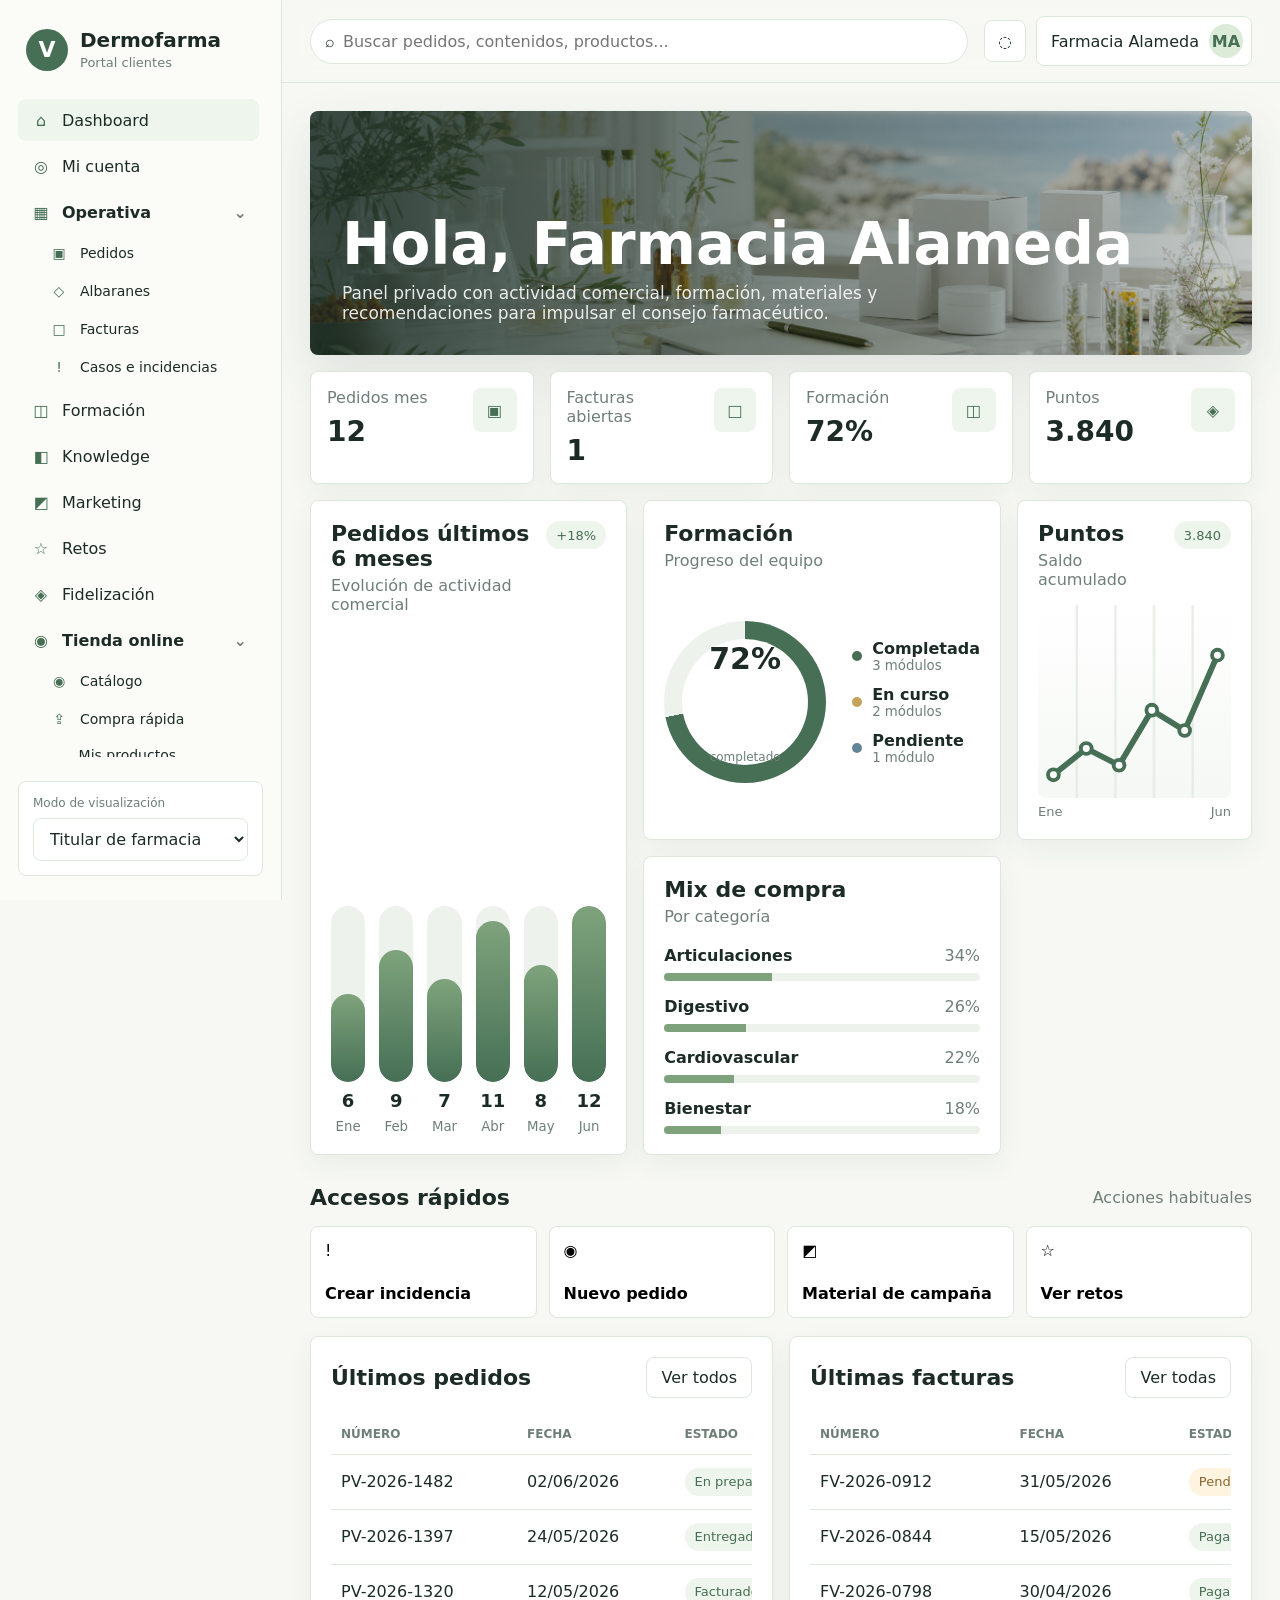
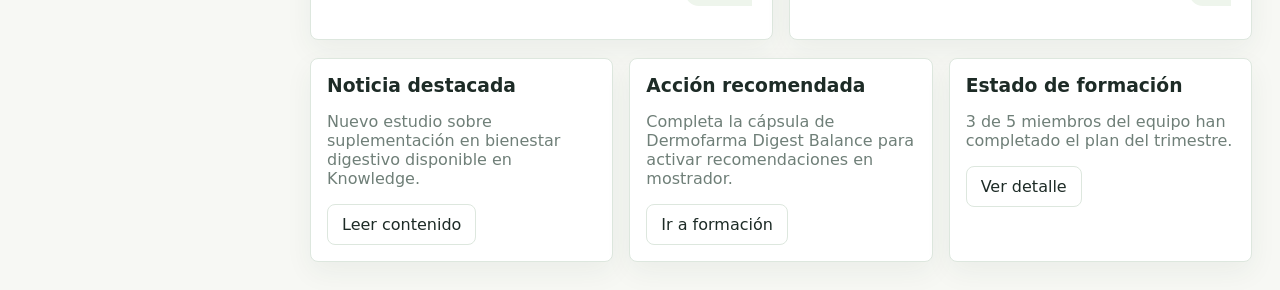
==== commit 67926d97: "Rebrand demo to Dermofarma" ====
--- a/index.html
+++ b/index.html
@@ -3,7 +3,7 @@
   <head>
     <meta charset="utf-8" />
     <meta name="viewport" content="width=device-width, initial-scale=1" />
-    <title>Portal Vitae Clientes</title>
+    <title>Portal Dermofarma Clientes</title>
     <link rel="icon" href="data:image/svg+xml,%3Csvg xmlns='http://www.w3.org/2000/svg' viewBox='0 0 64 64'%3E%3Ccircle cx='32' cy='32' r='32' fill='%23466f55'/%3E%3Ctext x='32' y='42' text-anchor='middle' font-family='Arial' font-size='34' font-weight='700' fill='white'%3EV%3C/text%3E%3C/svg%3E" />
     <link rel="stylesheet" href="styles.css" />
   </head>
@@ -13,7 +13,7 @@
         <div class="brand">
           <div class="brand-mark">V</div>
           <div>
-            <strong>Vitae</strong>
+            <strong>Dermofarma</strong>
             <span>Portal clientes</span>
           </div>
         </div>
--- a/styles.css
+++ b/styles.css
@@ -575,7 +575,7 @@
   border: 1px solid #d7e1d7;
   border-radius: 8px;
   background: #ffffff;
-  box-shadow: 0 18px 42px rgba(38, 64, 52, .12);
+  box-shadow: 0 22px 54px rgba(38, 64, 52, .14);
 }
 .email-preheader {
   padding: 10px 18px;
@@ -583,6 +583,27 @@
   color: #6f7f78;
   font-size: 12px;
 }
+.email-brand {
+  display: flex;
+  align-items: end;
+  justify-content: space-between;
+  gap: 18px;
+  padding: 18px 30px;
+  border-bottom: 1px solid #e0e8df;
+  background: #fbfcf8;
+  color: #294437;
+}
+.email-brand strong {
+  font-size: 30px;
+  line-height: 1;
+}
+.email-brand span {
+  color: #7f9a75;
+  font-size: 11px;
+  font-weight: 700;
+  letter-spacing: .14em;
+  text-transform: uppercase;
+}
 .email-hero {
   min-height: 230px;
   padding: 30px;
@@ -591,8 +612,8 @@
   gap: 18px;
   align-items: end;
   background:
-    radial-gradient(circle at 78% 22%, rgba(196, 163, 90, .32), transparent 26%),
-    linear-gradient(135deg, #294437, #466f55 58%, #7ea37c);
+    linear-gradient(135deg, rgba(216, 193, 138, .16), transparent 34%),
+    linear-gradient(135deg, #294437, #466f55 62%, #7f9a75);
   color: #ffffff;
 }
 .email-hero span {
@@ -619,7 +640,7 @@
   border-radius: 8px;
   display: grid;
   place-items: center;
-  background: rgba(255,255,255,.14);
+  background: rgba(255,255,255,.16);
   border: 1px solid rgba(255,255,255,.28);
   color: #fff;
   font-size: 28px;
@@ -700,9 +721,19 @@
 }
 .product-card {
   display: grid;
-  grid-template-rows: 132px auto;
+  grid-template-rows: 252px 1fr;
   padding: 0;
   overflow: hidden;
+  min-height: 510px;
+  border: 1px solid rgba(44, 72, 58, .12);
+  background: linear-gradient(180deg, #ffffff 0%, #fbfcf9 100%);
+  box-shadow: 0 14px 36px rgba(38, 64, 52, .07);
+  transition: transform .18s ease, box-shadow .18s ease, border-color .18s ease;
+}
+.product-card:hover {
+  transform: translateY(-4px);
+  border-color: rgba(70, 111, 85, .34);
+  box-shadow: 0 24px 52px rgba(38, 64, 52, .14);
 }
 .product-card.just-added {
   border-color: var(--sage-dark);
@@ -710,27 +741,237 @@
 }
 .product-card.just-added .product-art {
   background:
-    radial-gradient(circle at 32% 30%, rgba(196,163,90,.34), transparent 30%),
-    linear-gradient(135deg, #dcebd8, #ffffff 50%, #cfe0cb);
+    radial-gradient(circle at 22% 18%, color-mix(in srgb, var(--product-accent) 24%, transparent), transparent 26%),
+    linear-gradient(150deg, var(--product-soft) 0%, #ffffff 44%, #f7efd9 100%);
 }
 .product-art {
+  position: relative;
+  min-height: 252px;
+  overflow: hidden;
   background:
-    radial-gradient(circle at 32% 30%, rgba(196,163,90,.24), transparent 30%),
-    linear-gradient(135deg, #eff6ed, #ffffff 50%, #d8e7d4);
+    radial-gradient(circle at 18% 16%, color-mix(in srgb, var(--product-accent) 16%, transparent), transparent 25%),
+    radial-gradient(circle at 82% 22%, rgba(255, 255, 255, .8), transparent 28%),
+    linear-gradient(145deg, var(--product-soft) 0%, #ffffff 48%, #eef3f5 100%);
   display: grid;
   place-items: center;
+  padding: 36px 24px 24px;
+}
+.product-art::after {
+  content: "";
+  position: absolute;
+  left: 50%;
+  bottom: 18px;
+  width: 170px;
+  height: 28px;
+  border-radius: 50%;
+  background: color-mix(in srgb, var(--product-accent) 22%, transparent);
+  filter: blur(14px);
+  transform: translateX(-50%);
+}
+.product-art img {
+  position: relative;
+  z-index: 1;
+  width: min(104%, 280px);
+  height: 206px;
+  object-fit: contain;
+  filter: drop-shadow(0 20px 24px rgba(38, 64, 52, .2));
+  transition: transform .18s ease, filter .18s ease;
+  transform: scale(1.18);
+}
+.product-card:hover .product-art img {
+  transform: translateY(-7px) scale(1.24);
+  filter: drop-shadow(0 24px 28px rgba(38, 64, 52, .24));
 }
 .product-box {
-  width: 74px;
-  height: 96px;
-  border-radius: 6px;
-  background: #fff;
-  border: 1px solid #d9dfd8;
-  box-shadow: 0 16px 24px rgba(44,72,58,.16);
-  display: grid;
-  place-items: center;
-  color: var(--sage-dark);
+  position: relative;
+  z-index: 1;
+  width: min(78%, 198px);
+  min-height: 176px;
+  padding: 22px 20px 18px;
+  border-radius: 10px;
+  background:
+    linear-gradient(90deg, var(--product-accent) 0 9px, transparent 9px),
+    linear-gradient(160deg, #ffffff 0%, #f7faf6 58%, var(--product-soft) 100%);
+  border: 1px solid rgba(44, 72, 58, .14);
+  box-shadow:
+    0 24px 34px rgba(44, 72, 58, .17),
+    inset 0 1px 0 rgba(255, 255, 255, .9);
+  display: grid;
+  grid-template-rows: auto 1fr auto;
+  align-items: start;
+  gap: 10px;
+  color: var(--ink);
   font-weight: 700;
+  transition: transform .18s ease, box-shadow .18s ease;
+}
+.product-card:hover .product-box {
+  transform: translateY(-7px) rotate(-1.5deg);
+  box-shadow:
+    0 30px 42px rgba(44, 72, 58, .2),
+    inset 0 1px 0 rgba(255, 255, 255, .9);
+}
+.product-box::before {
+  content: "";
+  position: absolute;
+  right: 14px;
+  top: 16px;
+  width: 48px;
+  height: 48px;
+  border-radius: 50%;
+  background: var(--product-soft);
+  border: 1px solid color-mix(in srgb, var(--product-accent) 24%, transparent);
+}
+.product-box::after {
+  content: "";
+  position: absolute;
+  left: 20px;
+  right: 18px;
+  bottom: 54px;
+  height: 1px;
+  background: rgba(44, 72, 58, .12);
+}
+.product-box .pack-brand {
+  color: var(--product-accent);
+  font-size: 11px;
+  letter-spacing: .08em;
+  line-height: 1;
+  text-transform: uppercase;
+}
+.product-box strong {
+  max-width: 132px;
+  align-self: center;
+  color: var(--ink);
+  font-size: 24px;
+  line-height: 1.02;
+}
+.product-box small {
+  max-width: 130px;
+  color: var(--muted);
+  font-size: 12px;
+  line-height: 1.25;
+}
+.product-box em {
+  position: absolute;
+  right: 22px;
+  top: 24px;
+  z-index: 1;
+  color: var(--product-accent);
+  font-size: 25px;
+  font-style: normal;
+  line-height: 1;
+}
+.product-sku,
+.product-badge {
+  position: absolute;
+  z-index: 2;
+  border: 1px solid rgba(70, 111, 85, .18);
+  border-radius: 999px;
+  background: rgba(255, 255, 255, .88);
+  color: var(--sage-dark);
+  font-size: 12px;
+  font-weight: 700;
+  box-shadow: 0 10px 22px rgba(38, 64, 52, .08);
+}
+.product-sku {
+  top: 14px;
+  left: 14px;
+  padding: 6px 9px;
+  color: var(--muted);
+  font-size: 11px;
+  letter-spacing: 0;
+}
+.product-badge {
+  top: 14px;
+  right: 14px;
+  padding: 6px 9px;
+  background: #fff6e2;
+  color: #8a6530;
+}
+.product-body {
+  display: grid;
+  grid-template-rows: auto auto 1fr auto;
+  gap: 12px;
+  padding: 18px;
+}
+.product-body h3 {
+  margin: 0;
+  min-height: 52px;
+  color: var(--ink);
+  font-size: 20px;
+  line-height: 1.18;
+}
+.product-meta {
+  display: flex;
+  flex-wrap: wrap;
+  align-items: center;
+  justify-content: space-between;
+  gap: 8px;
+  min-height: 28px;
+}
+.product-meta span,
+.product-meta strong {
+  display: inline-flex;
+  align-items: center;
+  min-height: 26px;
+  padding: 5px 9px;
+  border-radius: 999px;
+  font-size: 12px;
+  line-height: 1;
+}
+.product-meta span {
+  background: #eef4f6;
+  color: #436f85;
+}
+.product-meta strong {
+  background: #edf5ec;
+  color: var(--sage-dark);
+  font-weight: 700;
+}
+.product-meta strong.warn {
+  background: #fff4df;
+  color: #8a6530;
+}
+.product-meta strong.danger {
+  background: #fae8e4;
+  color: #9c5149;
+}
+.product-meta strong.info {
+  background: #e7f0f4;
+  color: #436f85;
+}
+.product-tagline {
+  margin: 0;
+  color: var(--muted);
+  font-size: 14px;
+  line-height: 1.42;
+}
+.price-block {
+  display: grid;
+  gap: 2px;
+  min-width: 0;
+}
+.price-block span {
+  color: var(--muted);
+  font-size: 12px;
+}
+.price-block strong {
+  font-size: 22px;
+  color: var(--ink);
+}
+.product-card .buy-row button {
+  min-height: 44px;
+  border-radius: 8px;
+  font-weight: 700;
+}
+.product-card .buy-row button.secondary {
+  background: #eef5ec;
+  color: var(--sage-dark);
+  border-color: rgba(70, 111, 85, .26);
+}
+.product-card .buy-row button.secondary:hover {
+  background: var(--sage-dark);
+  color: #fff;
+  border-color: var(--sage-dark);
 }
 .cart-dock {
   position: sticky;
@@ -1510,6 +1751,86 @@
   .shop-hero { grid-template-columns: 1fr; padding: 22px; }
   .quick-upload { grid-template-columns: 1fr; }
   .quick-sku-grid { grid-template-columns: 1fr; }
+  .product-card {
+    grid-template-columns: 140px minmax(0, 1fr);
+    grid-template-rows: auto;
+    min-height: 0;
+  }
+  .product-art {
+    min-height: 100%;
+    padding: 18px 12px;
+    align-content: center;
+  }
+  .product-art img {
+    width: 126px;
+    height: 144px;
+    transform: none;
+  }
+  .product-box {
+    width: 112px;
+    min-height: 132px;
+    padding: 18px 13px 14px;
+    border-radius: 8px;
+  }
+  .product-box .pack-brand {
+    font-size: 9px;
+  }
+  .product-box strong {
+    max-width: 78px;
+    font-size: 16px;
+  }
+  .product-box small {
+    max-width: 76px;
+    font-size: 10px;
+  }
+  .product-box em {
+    right: 14px;
+    top: 19px;
+    font-size: 17px;
+  }
+  .product-box::before {
+    right: 8px;
+    top: 12px;
+    width: 34px;
+    height: 34px;
+  }
+  .product-box::after {
+    left: 14px;
+    right: 12px;
+    bottom: 40px;
+  }
+  .product-sku {
+    top: 8px;
+    left: 8px;
+    padding: 5px 7px;
+    font-size: 10px;
+  }
+  .product-badge {
+    top: auto;
+    right: 8px;
+    bottom: 8px;
+    padding: 5px 7px;
+  }
+  .product-body {
+    gap: 8px;
+    padding: 14px;
+  }
+  .product-body h3 {
+    min-height: 0;
+    font-size: 17px;
+  }
+  .product-tagline {
+    font-size: 13px;
+  }
+  .product-meta {
+    justify-content: flex-start;
+  }
+  .product-meta span,
+  .product-meta strong {
+    min-height: 24px;
+    padding: 5px 8px;
+    font-size: 11px;
+  }
   .buy-row { grid-template-columns: 1fr; align-items: stretch; }
   .buy-row.compact { grid-template-columns: 78px auto; }
   .checkout-steps { grid-template-columns: 1fr 1fr; }
